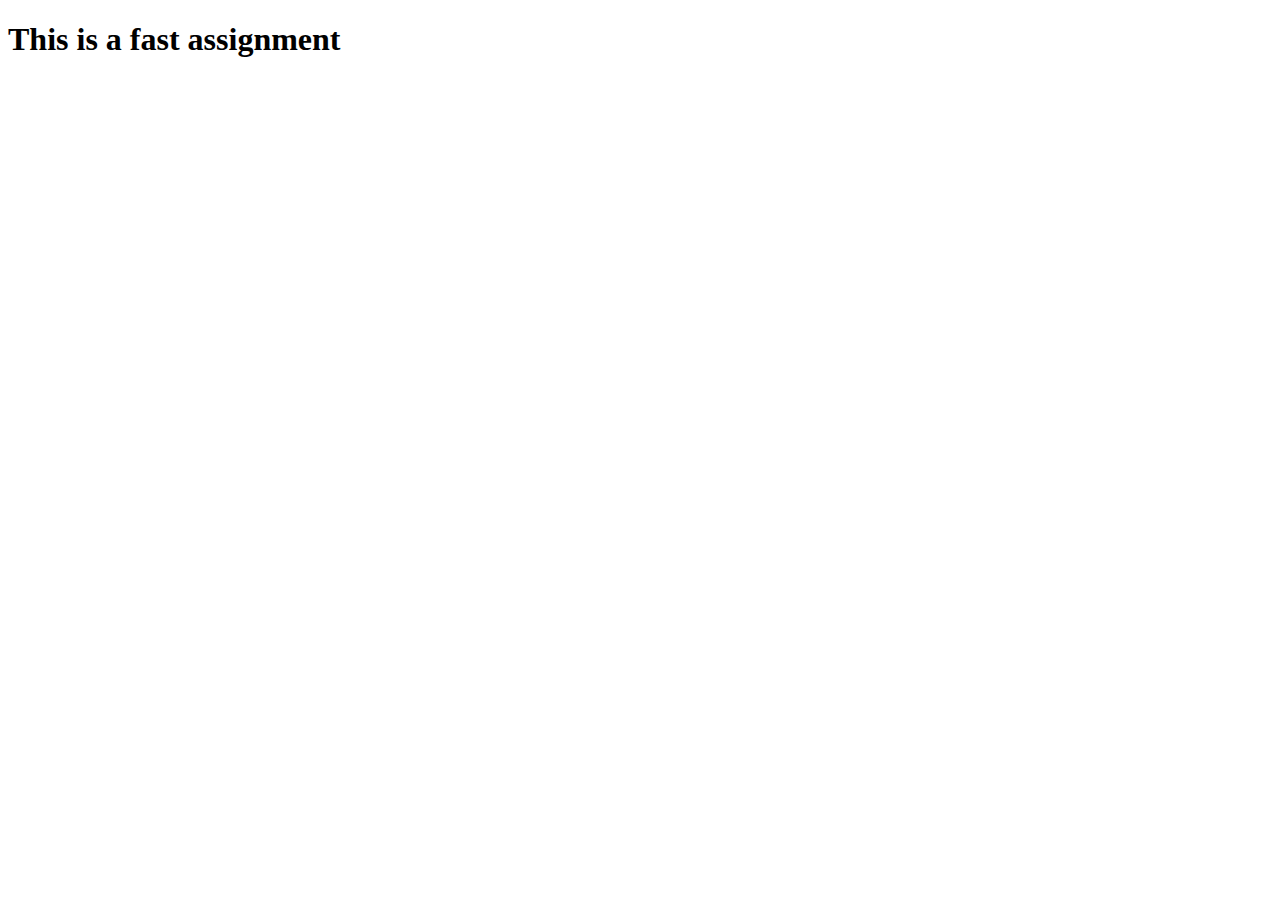
==== indext.html @ 0dfc2270 "first assignment" ====
<!DOCTYPE html>
<html lang="en">
<head>
    <meta charset="UTF-8">
    <meta name="viewport" content="width=device-width, initial-scale=1.0">
    <title>This is a fast assignment</title>
</head>
<body>
    <header>
        <h1>This is a fast assignment</h1>
    </header>
    <main></main>
    <footer></footer>
</body>
</html>
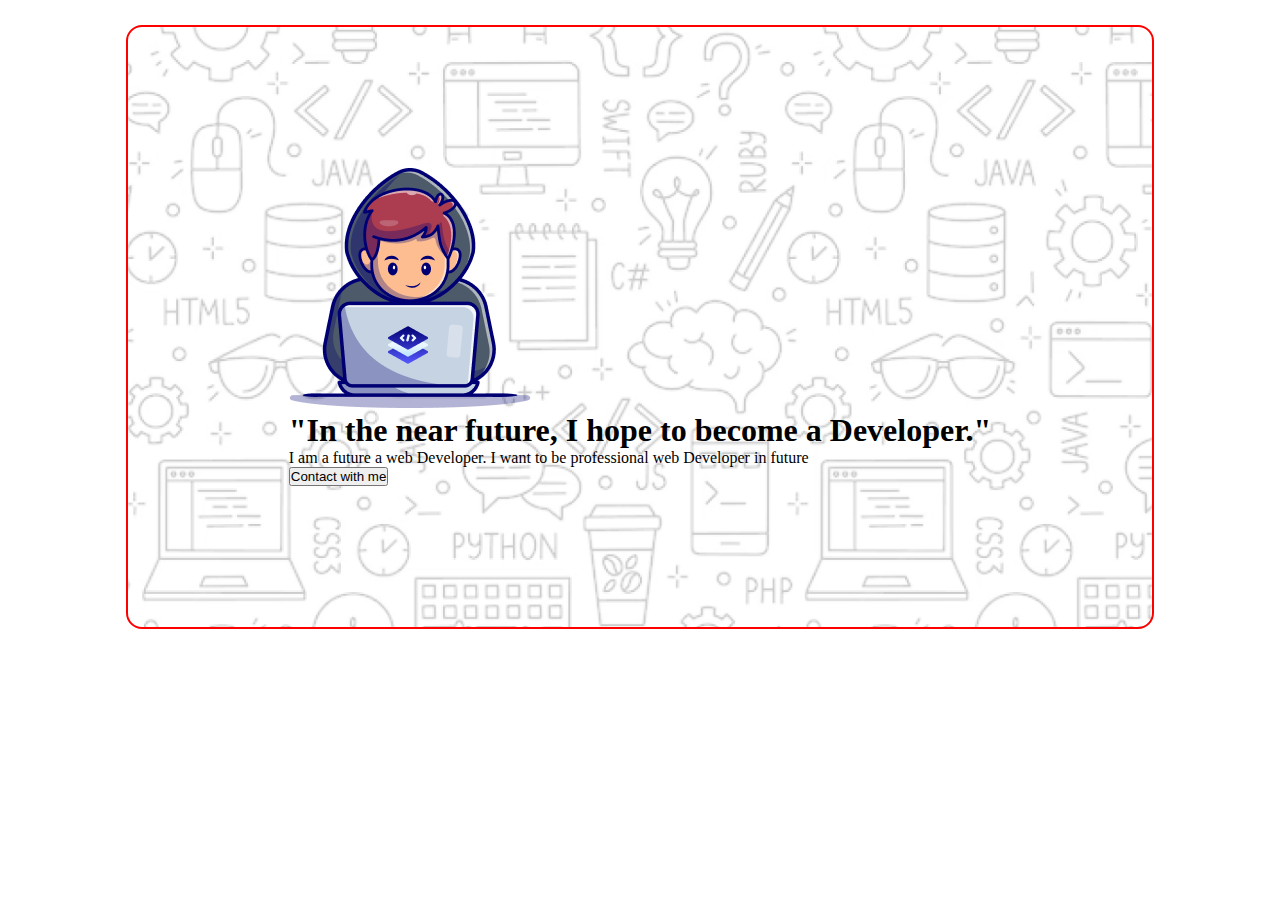
==== commit fa5147b1: "setup html file and add css assets file" ====
--- a/indext.html
+++ b/indext.html
@@ -4,10 +4,22 @@
     <meta charset="UTF-8">
     <meta name="viewport" content="width=device-width, initial-scale=1.0">
     <title>This is a fast assignment</title>
+    <link rel="stylesheet" href="/style/style.css">
 </head>
 <body>
     <header>
-        <h1>This is a fast assignment</h1>
+            <!-- banner section start -->
+            <section id="banner">
+                <div class="banner-content">
+                    <img src="assets/group.png" alt="banner-group image">
+                    <h1 class="title">"In the near future, I hope to become a Developer."</h1>
+                    <p class="description">I am a future a web Developer. I want to be professional web Developer in future </p>
+                    <div class="btn-contener">
+                        <button class="btn">Contact with me</button>
+                    </div>
+                </div>
+            </section>
+            <!-- banner section end -->
     </header>
     <main></main>
     <footer></footer>
--- a/style/style.css
+++ b/style/style.css
@@ -0,0 +1,19 @@
+@import url('https://fonts.googleapis.com/css2?family=Merriweather:ital,wght@0,300;0,400;0,700;0,900;1,300;1,400;1,700;1,900&display=swap');
+
+* {
+    margin: 0;
+    padding: 0; 
+}
+#banner{
+    background-image:url('../assets/hero-bg.png');
+    background-size: cover;
+    background-position: center;
+    display: flex;
+    justify-content: center;
+    align-items: center;
+    width: 80%;
+    height: 600px;
+    margin: 25px auto; 
+    border-radius: 16px;
+    border: 2px solid red;
+}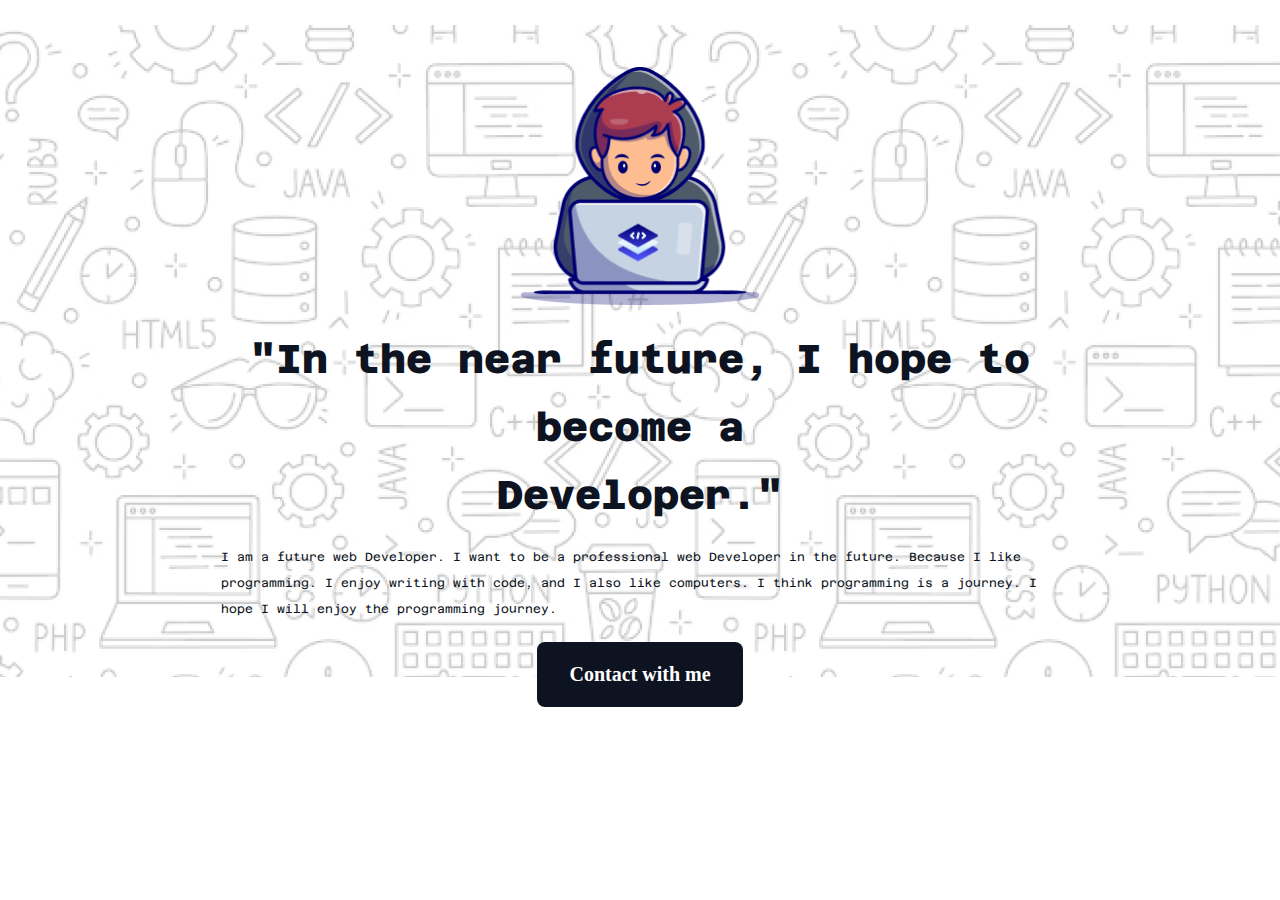
==== commit 10f432fd: "banner section complete" ====
--- a/indext.html
+++ b/indext.html
@@ -11,9 +11,9 @@
             <!-- banner section start -->
             <section id="banner">
                 <div class="banner-content">
-                    <img src="assets/group.png" alt="banner-group image">
-                    <h1 class="title">"In the near future, I hope to become a Developer."</h1>
-                    <p class="description">I am a future a web Developer. I want to be professional web Developer in future </p>
+                    <img class="banner-group-image" src="assets/group.png" alt="banner-group image">
+                    <h1 class="title">"In the near future, I hope to become a <br>Developer."</h1>
+                    <p class="description">I am a future web Developer. I want to be a professional web Developer in the future. Because I like programming. I enjoy writing with code, and I also like computers. I think programming is a journey. I hope I will enjoy the programming journey.</p>
                     <div class="btn-contener">
                         <button class="btn">Contact with me</button>
                     </div>
--- a/style/style.css
+++ b/style/style.css
@@ -1,19 +1,66 @@
-@import url('https://fonts.googleapis.com/css2?family=Merriweather:ital,wght@0,300;0,400;0,700;0,900;1,300;1,400;1,700;1,900&display=swap');
+@import url('https://fonts.googleapis.com/css2?family=Azeret+Mono:ital,wght@0,100..900;1,100..900&display=swap');
 
 * {
     margin: 0;
     padding: 0; 
 }
+/* banner style */
 #banner{
     background-image:url('../assets/hero-bg.png');
     background-size: cover;
     background-position: center;
+    width: 100%;
+    height: 652px;
+    margin: 25px auto; 
+    position: relative;
+}
+.banner-content{
+    position: absolute;
+    left: 221px;
+    right: 221px;
+    top: 157px;
+    bottom: 4507px;
     display: flex;
-    justify-content: center;
+    flex-direction: column;
+    justify-content: flex-start;
     align-items: center;
-    width: 80%;
-    height: 600px;
-    margin: 25px auto; 
-    border-radius: 16px;
-    border: 2px solid red;
-}+    padding: 0 auto;
+
+}
+.banner-content .banner-group-image{
+    width: 240.28px;
+    height: 240px;
+    margin-top: -115px;
+    padding-bottom: 20px;
+}
+.banner-content .title{
+    color: rgb(13, 19, 33);
+    font-family: Azeret Mono;
+    font-size: 40px;
+    font-weight: 800;
+    line-height: 68px;
+    text-align: center;
+    padding-bottom: 15px;
+}
+.banner-content .description{
+    color: rgb(13, 19, 33);
+    font-family: Azeret Mono;
+    font-size: 12px;
+    font-weight: 400;
+    line-height: 26px;
+    letter-spacing: 0%;
+    text-align: left; 
+    padding-bottom: 20px;
+}
+.btn{
+    padding: 21px 32px 21px 32px;
+    border-radius: 8px;
+    background: rgb(13, 19, 33);
+    color: rgb(255, 255, 255);
+    font-family: Inter;
+    font-size: 20px;
+    font-weight: 600;
+    line-height: 23px;
+    text-align: center;
+    border: none;
+}
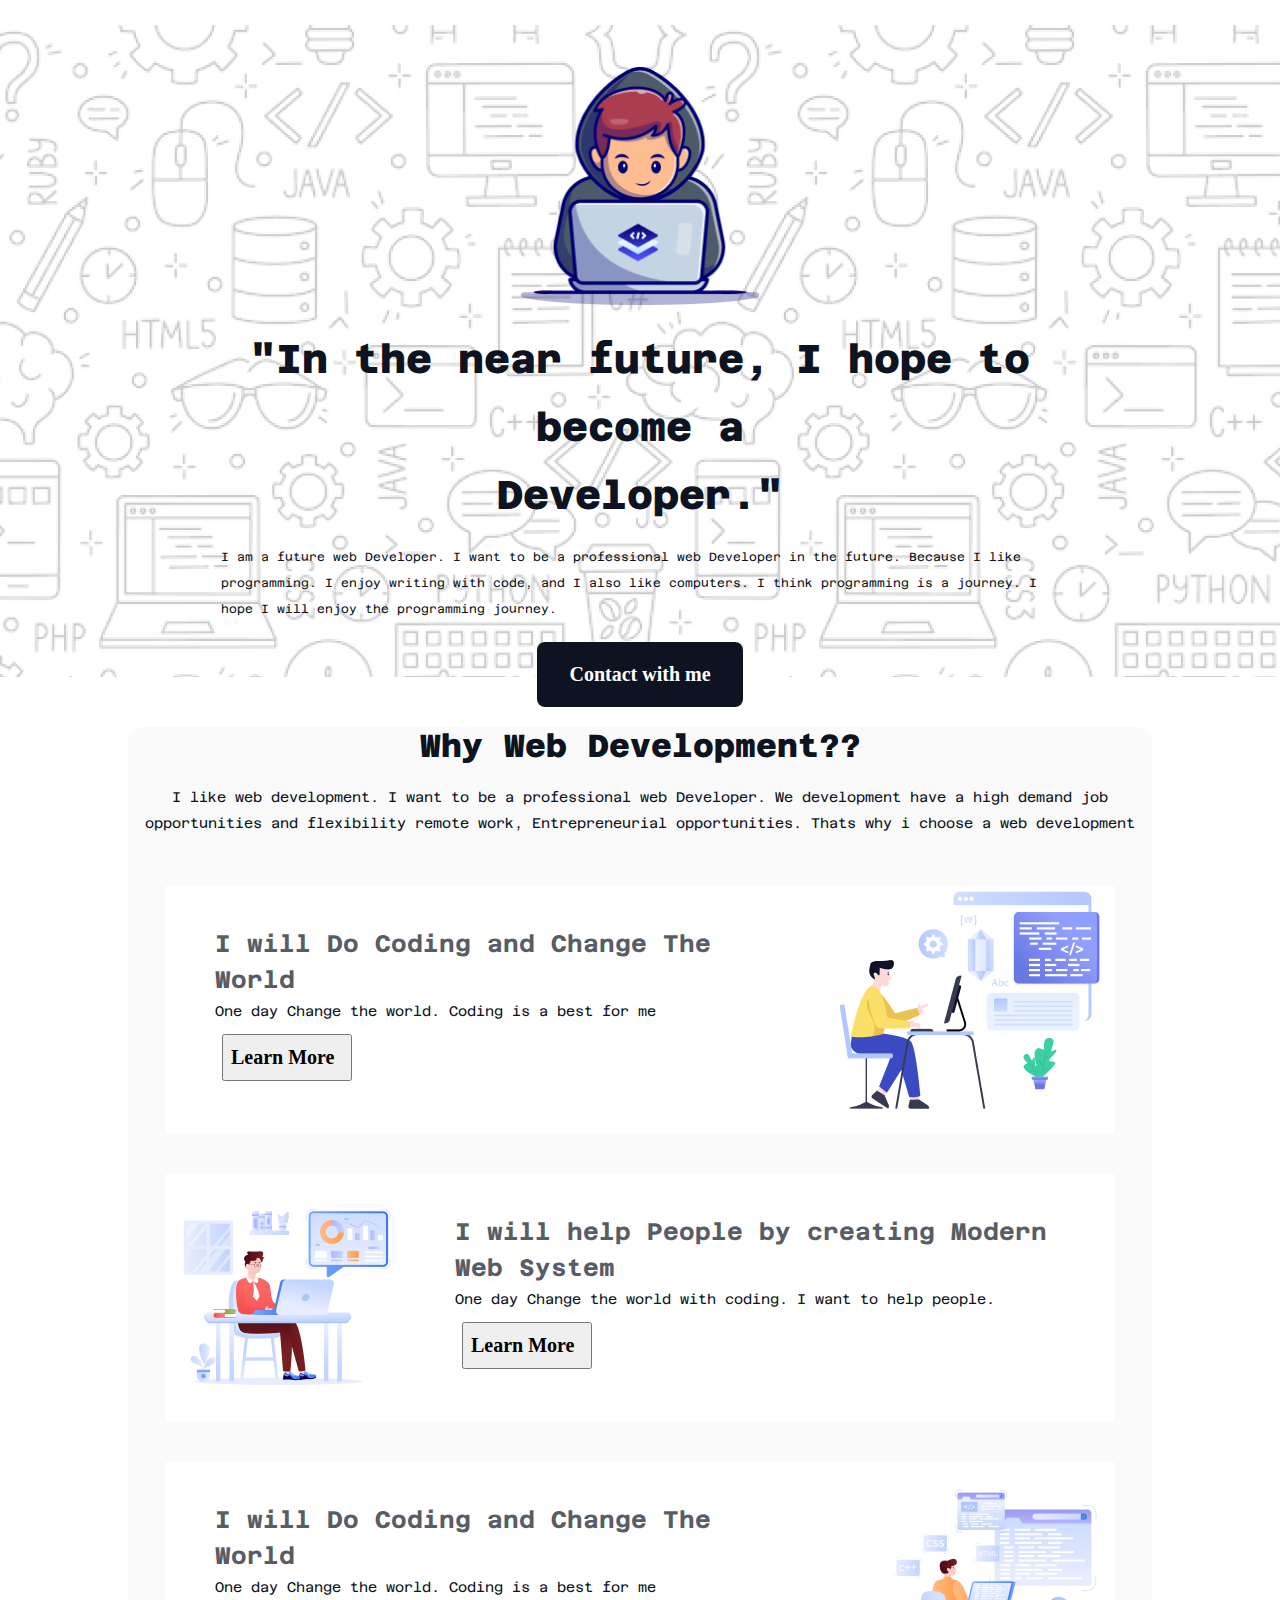
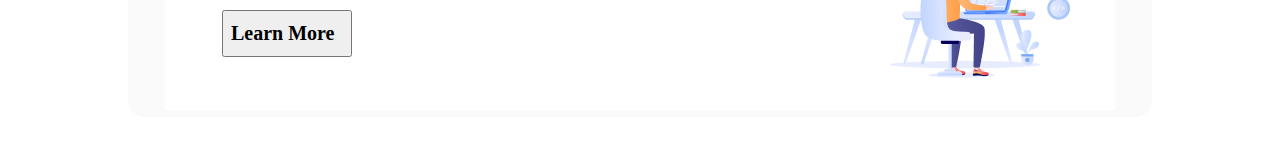
==== commit a21ee42a: "development section complete" ====
--- a/indext.html
+++ b/indext.html
@@ -21,7 +21,59 @@
             </section>
             <!-- banner section end -->
     </header>
-    <main></main>
+    <main>
+        <!-- development section start -->
+        <section id="development">
+            <div class="development-content">
+                <h1 class="title">Why Web Development??</h1>
+                <p class="description">I like web development. I want to be a professional web Developer.  We development have a high demand job opportunities and flexibility remote work, Entrepreneurial opportunities. Thats why i choose a web development</p>
+                </div> 
+                <section id="fream8">
+                    <div class="fream8-content">
+                        <h1 class="fream8-title">I will Do Coding and Change The <br> World</h1>
+                        <p class="fream8-description">One day Change the world. Coding is a best for me</p>
+                            <div class="fream8-btn">
+                                <button class="fream8-btn">Learn More</button>
+                            </div>
+                    </div>
+                        <div class="fream8-img">
+                            <img src="assets/layer_1.png" alt="">
+                        </div>
+                </section>
+
+                <section id="fream8">
+                        <div class="fream8-img">
+                            <img class="group3" src="assets/group 3.png" alt="">
+                        </div>
+                    <div class="fream8-content">
+                        <h1 class="fream8-title">I will help People by creating Modern <br> Web System</h1>
+                        <p class="fream8-description">One day Change the world with coding. I want to help  people. </p>
+                            <div class="fream8-btn">
+                                <button class="fream8-btn">Learn More</button>
+                            </div>
+                    </div>
+                </section>
+                
+                <section id="fream8">
+                    <div class="fream8-content">
+                        <h1 class="fream8-title">I will Do Coding and Change The <br> World</h1>
+                        <p class="fream8-description">One day Change the world. Coding is a best for me</p>
+                            <div class="fream8-btn">
+                                <button class="fream8-btn">Learn More</button>
+                            </div>
+                    </div>
+                        <div class="fream8-img">
+                            <img class="group4" src="assets/group 4.png" alt="">
+                        </div>
+                </section>
+                
+
+            </div>
+        </section>
+        <!-- development section end -->
+
+
+    </main>
     <footer></footer>
 </body>
 </html>--- a/style/style.css
+++ b/style/style.css
@@ -13,6 +13,7 @@
     height: 652px;
     margin: 25px auto; 
     position: relative;
+    margin-bottom: 50px;
 }
 .banner-content{
     position: absolute;
@@ -64,3 +65,94 @@
     text-align: center;
     border: none;
 }
+/* development style  */
+#development{
+    background: rgba(13, 19, 33, 0.02);
+    display: flex;
+    flex-direction: column;
+    justify-content: flex-start;
+    align-items: center;
+    width: 80%;
+    height: 990px;
+    margin: 25px auto; 
+    border-radius: 16px;
+   
+}
+.development-content{
+    margin-bottom:50px ;
+}
+.development-content .title{
+    color: rgb(13, 19, 33);
+    font-family: Azeret Mono;
+    font-size: 32px;
+    font-weight: 800;
+    line-height: 37px;
+    letter-spacing: 0%;
+    text-align: center;
+    margin-bottom: 20px;
+}
+.development-content .description{
+    color: rgb(13, 19, 33);
+    font-family: Azeret Mono;
+    font-size: 14px;
+    font-weight: 400;
+    line-height: 26px;
+    text-align: center;
+}
+/* fream8 style */
+#fream8{
+    background: white;
+    width: 946px;
+    height: 245px;
+    display: flex;
+    flex-direction: row;
+    justify-content: flex-start;
+    align-items: flex-start;
+    padding: 2px;
+    margin-bottom: 40px;
+    
+}
+.fream8-content{
+    position: static;
+    width: 850px;
+    height: 240px;
+    display: flex;
+    flex-direction: column;
+    justify-content: center;
+    align-items: start;
+    padding-left: 48px;
+}
+.fream8-content .fream8-title{
+    color: rgba(13, 19, 33, 0.7);
+    font-family: Azeret Mono;
+    font-size: 24px;
+    font-weight: 700;
+    line-height: 36px;
+    letter-spacing: 0%;
+    text-align: left;
+}
+.fream8-content .fream8-description{
+    color: rgb(13, 19, 33);
+    font-family: Azeret Mono;
+    font-size: 14px;
+    font-weight: 400;
+    line-height: 26px;
+    letter-spacing: 0%;
+    text-align: left;
+}
+.fream8-content .fream8-btn{
+    padding: 10px 15px 10px 7px;
+    font-family: Inter;
+    font-size: 20px;
+    font-weight: 600;
+    line-height: 23px;
+    text-align: center;
+}
+.fream8-content .group3{
+    width: 240px;
+    height: 240px;
+}
+.fream8-content .group4{
+    width: 240px;
+    height: 240px;
+}
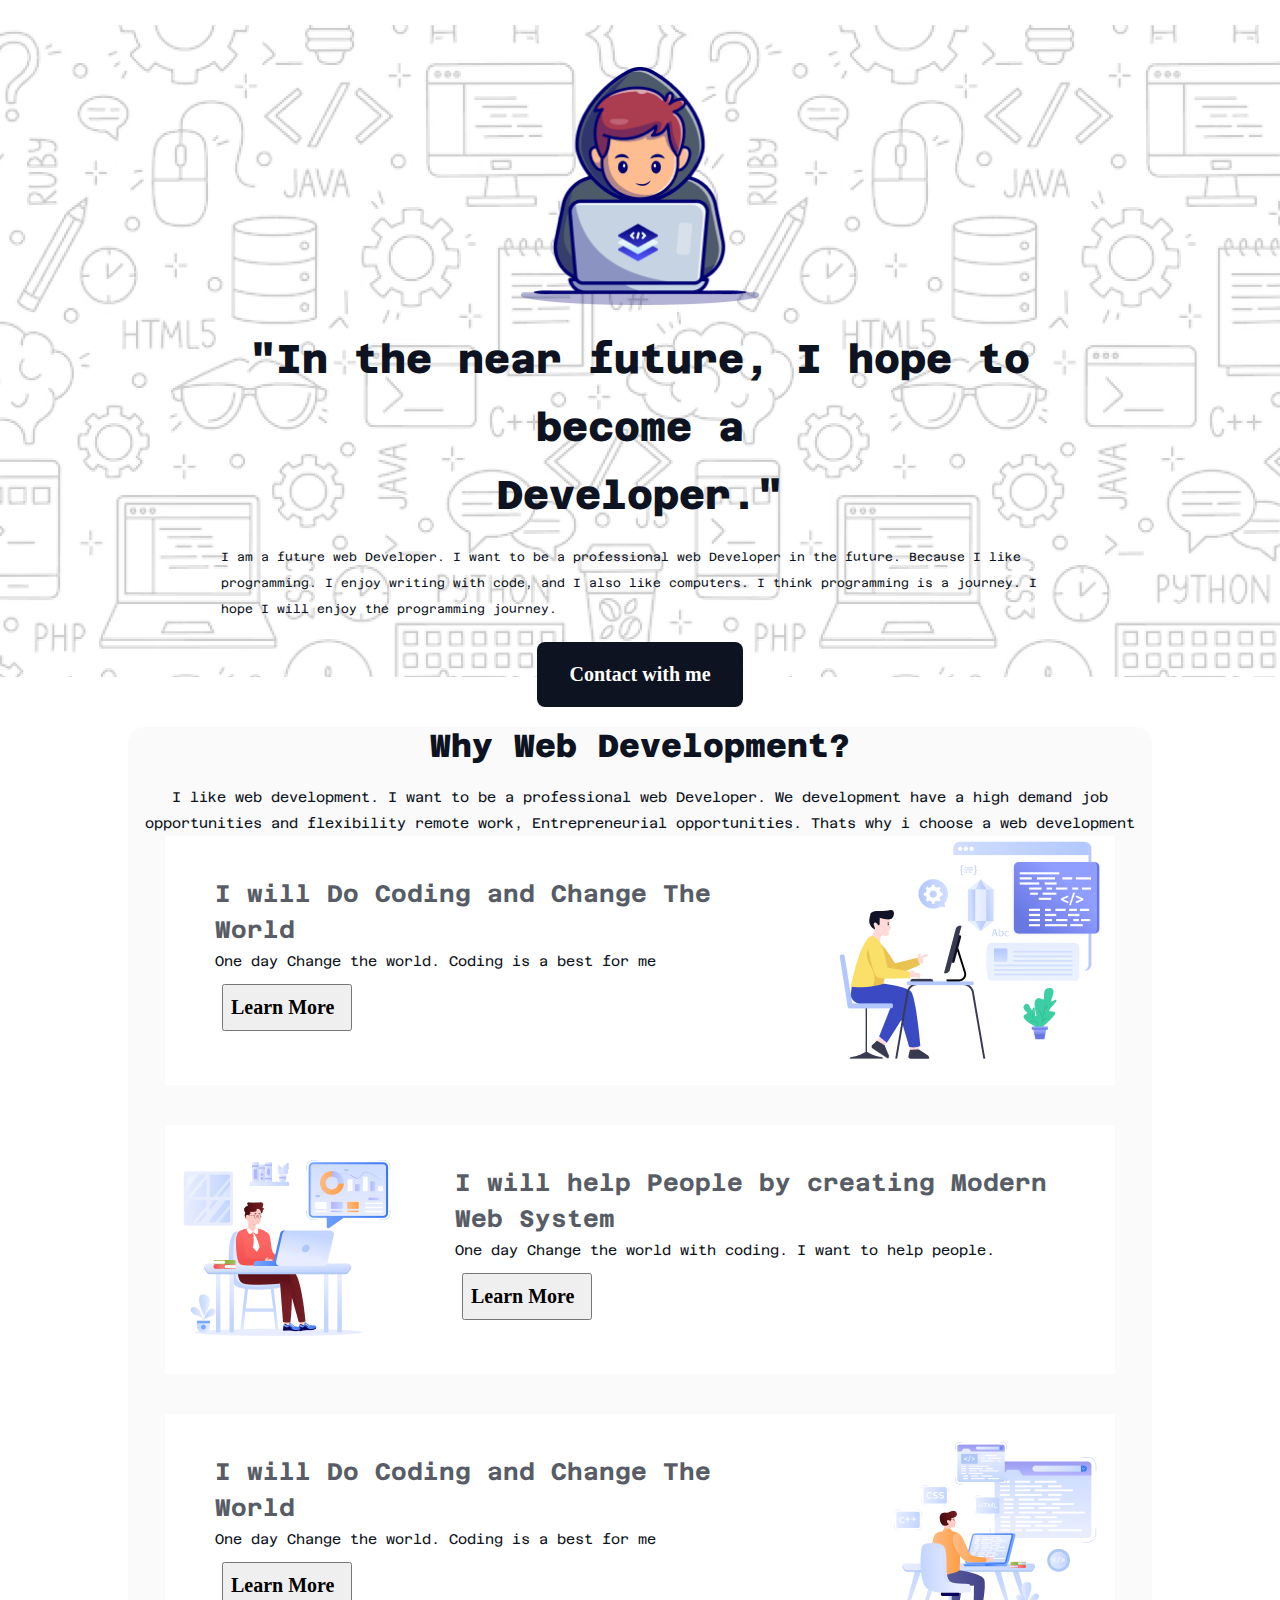
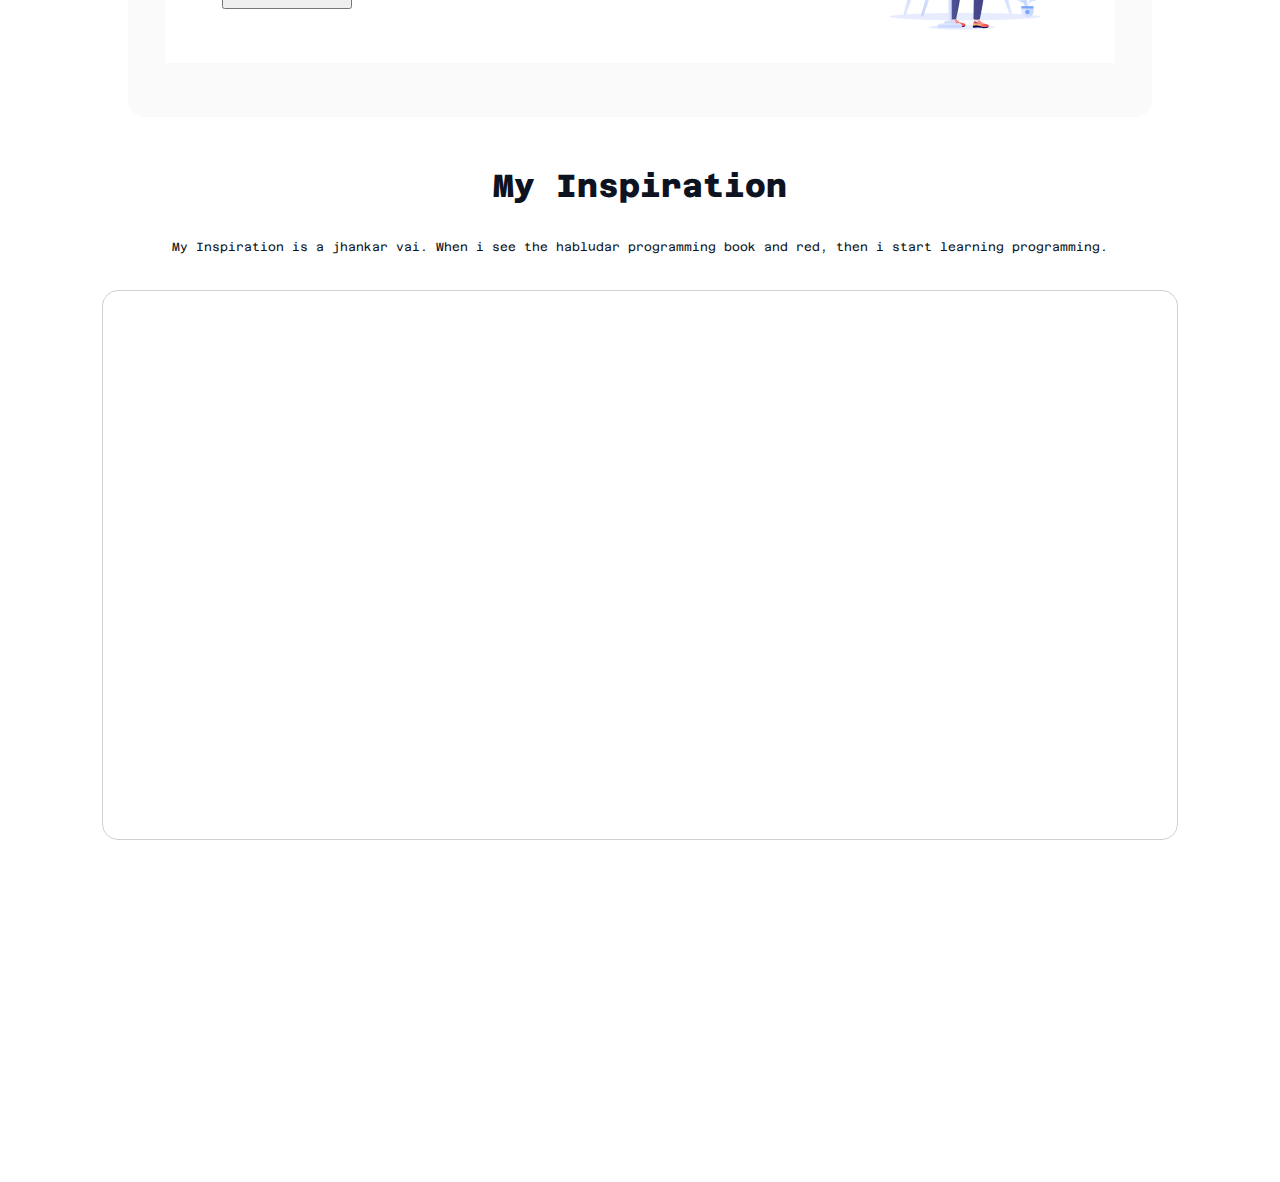
==== commit c424a96a: "development inspiration section" ====
--- a/indext.html
+++ b/indext.html
@@ -25,7 +25,7 @@
         <!-- development section start -->
         <section id="development">
             <div class="development-content">
-                <h1 class="title">Why Web Development??</h1>
+                <h1 class="title">Why Web Development?</h1>
                 <p class="description">I like web development. I want to be a professional web Developer.  We development have a high demand job opportunities and flexibility remote work, Entrepreneurial opportunities. Thats why i choose a web development</p>
                 </div> 
                 <section id="fream8">
@@ -53,7 +53,7 @@
                             </div>
                     </div>
                 </section>
-                
+     
                 <section id="fream8">
                     <div class="fream8-content">
                         <h1 class="fream8-title">I will Do Coding and Change The <br> World</h1>
@@ -66,12 +66,18 @@
                             <img class="group4" src="assets/group 4.png" alt="">
                         </div>
                 </section>
-                
-
             </div>
         </section>
         <!-- development section end -->
-
+        <!-- Inspiration section start -->
+        <section id="inspiration">
+            <div class="inspiration-content">
+                <h1 class="title">My Inspiration</h1>
+                <p class="description">My Inspiration is a jhankar vai. When i see the habludar programming book and red, then i start learning programming.</p>
+                </div> 
+                <iframe class="youtube-video" width="560" height="315" src="https://www.youtube.com/embed/QRIn4vA1zaw?si=LmFw3tHriS9Phy9K" title="YouTube video player" frameborder="0" allow="accelerometer; autoplay; clipboard-write; encrypted-media; gyroscope; picture-in-picture; web-share" referrerpolicy="strict-origin-when-cross-origin" allowfullscreen></iframe>
+        </section>
+        <!-- Inspiration section end -->
 
     </main>
     <footer></footer>
--- a/style/style.css
+++ b/style/style.css
@@ -76,10 +76,7 @@
     height: 990px;
     margin: 25px auto; 
     border-radius: 16px;
-   
-}
-.development-content{
-    margin-bottom:50px ;
+    margin-bottom:50px;
 }
 .development-content .title{
     color: rgb(13, 19, 33);
@@ -156,3 +153,44 @@
     width: 240px;
     height: 240px;
 }
+/* inspiration style */
+#inspiration{
+    display: flex;
+    flex-direction: column;
+    justify-content: flex-start;
+    align-items: center;
+    width: 80%;
+    height: 990px;
+    margin: 25px auto; 
+    border-radius: 16px;
+}
+.inspiration-content .title{
+    color: rgb(13, 19, 33);
+    font-family: Azeret Mono;
+    font-size: 32px;
+    font-weight: 800;
+    line-height: 37px;
+    letter-spacing: 0%;
+    text-align: center;
+    margin-bottom: 30px;
+
+}
+.inspiration-content .description{
+    color: rgb(13, 19, 33);
+    font-family: Azeret Mono;
+    font-size: 12px;
+    font-weight: 400;
+    line-height: 26px;
+    letter-spacing: 0%;
+    text-align: center;
+    margin-bottom: 30px;
+}
+.youtube-video{
+    box-sizing: border-box;
+    border: 1px solid rgba(13, 19, 33, 0.2);
+    border-radius: 16px;
+    width: 1076px;
+    height: 550px;
+}
+
+
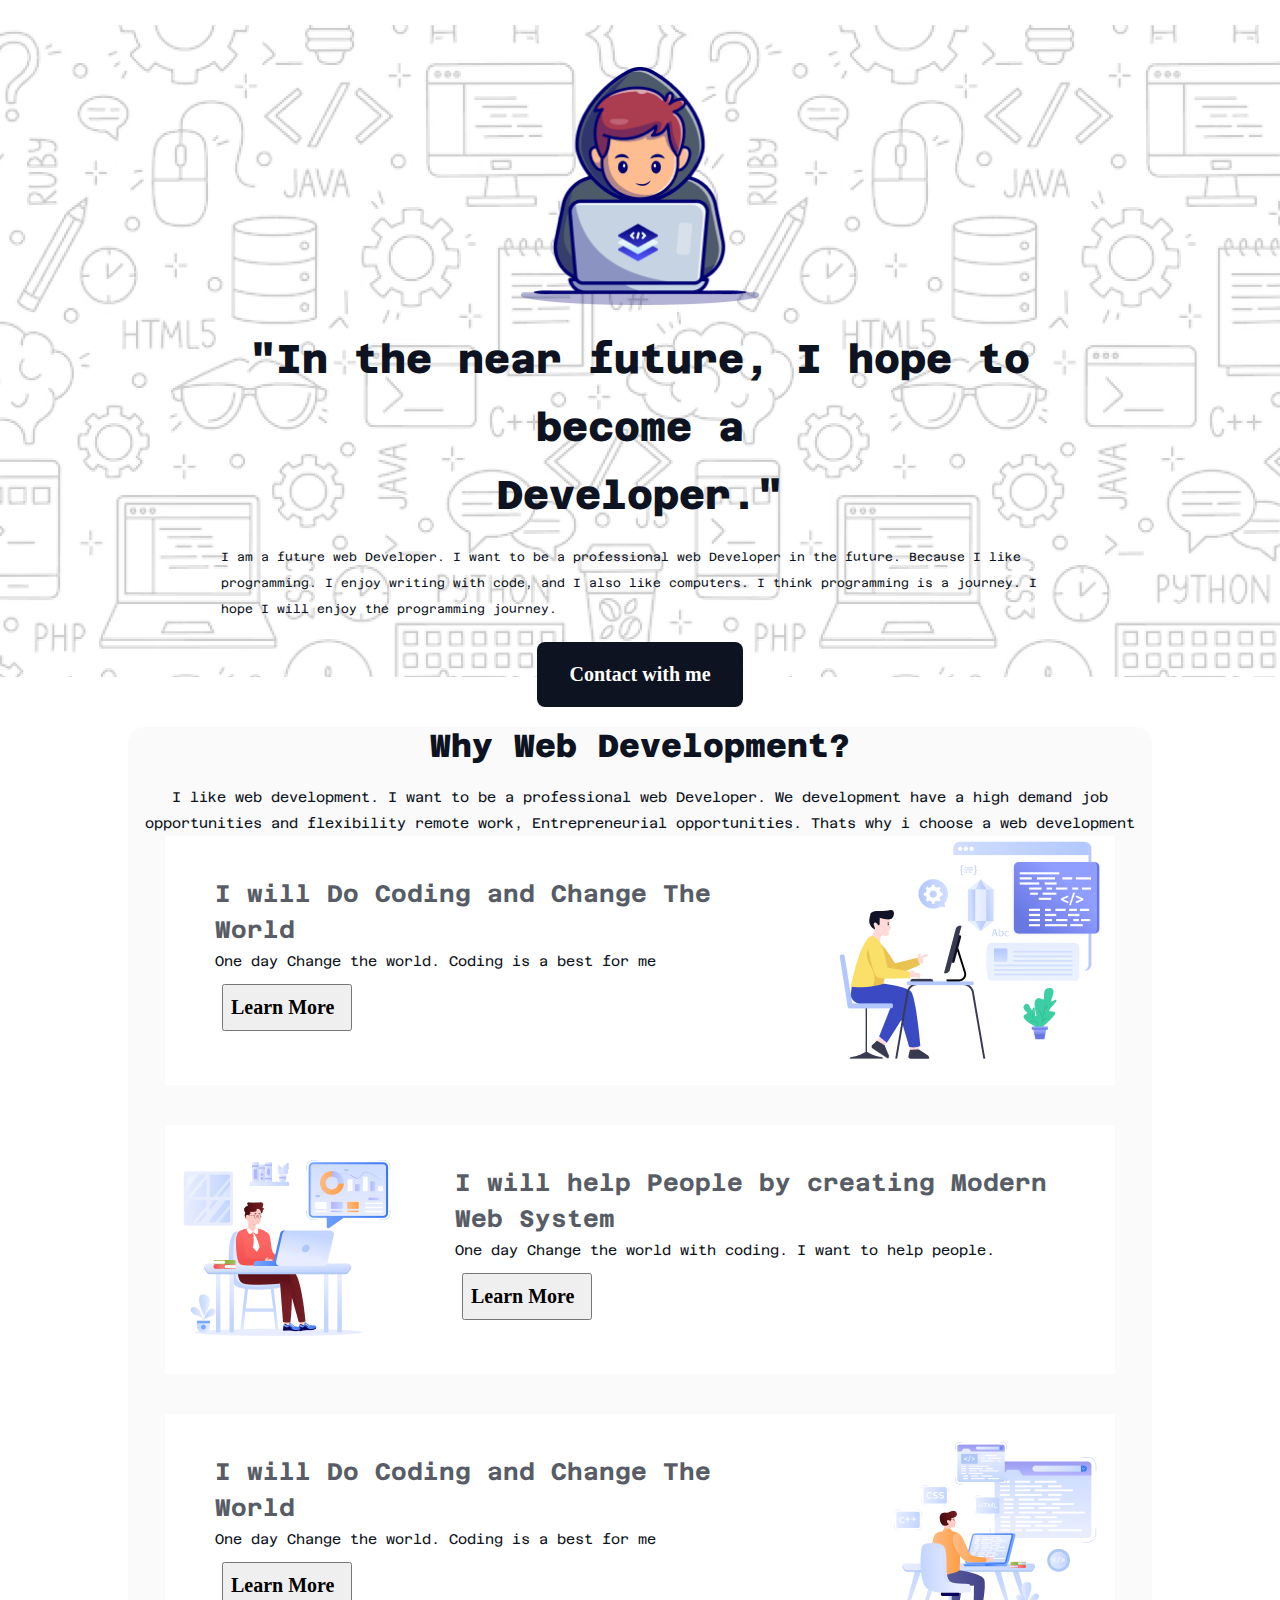
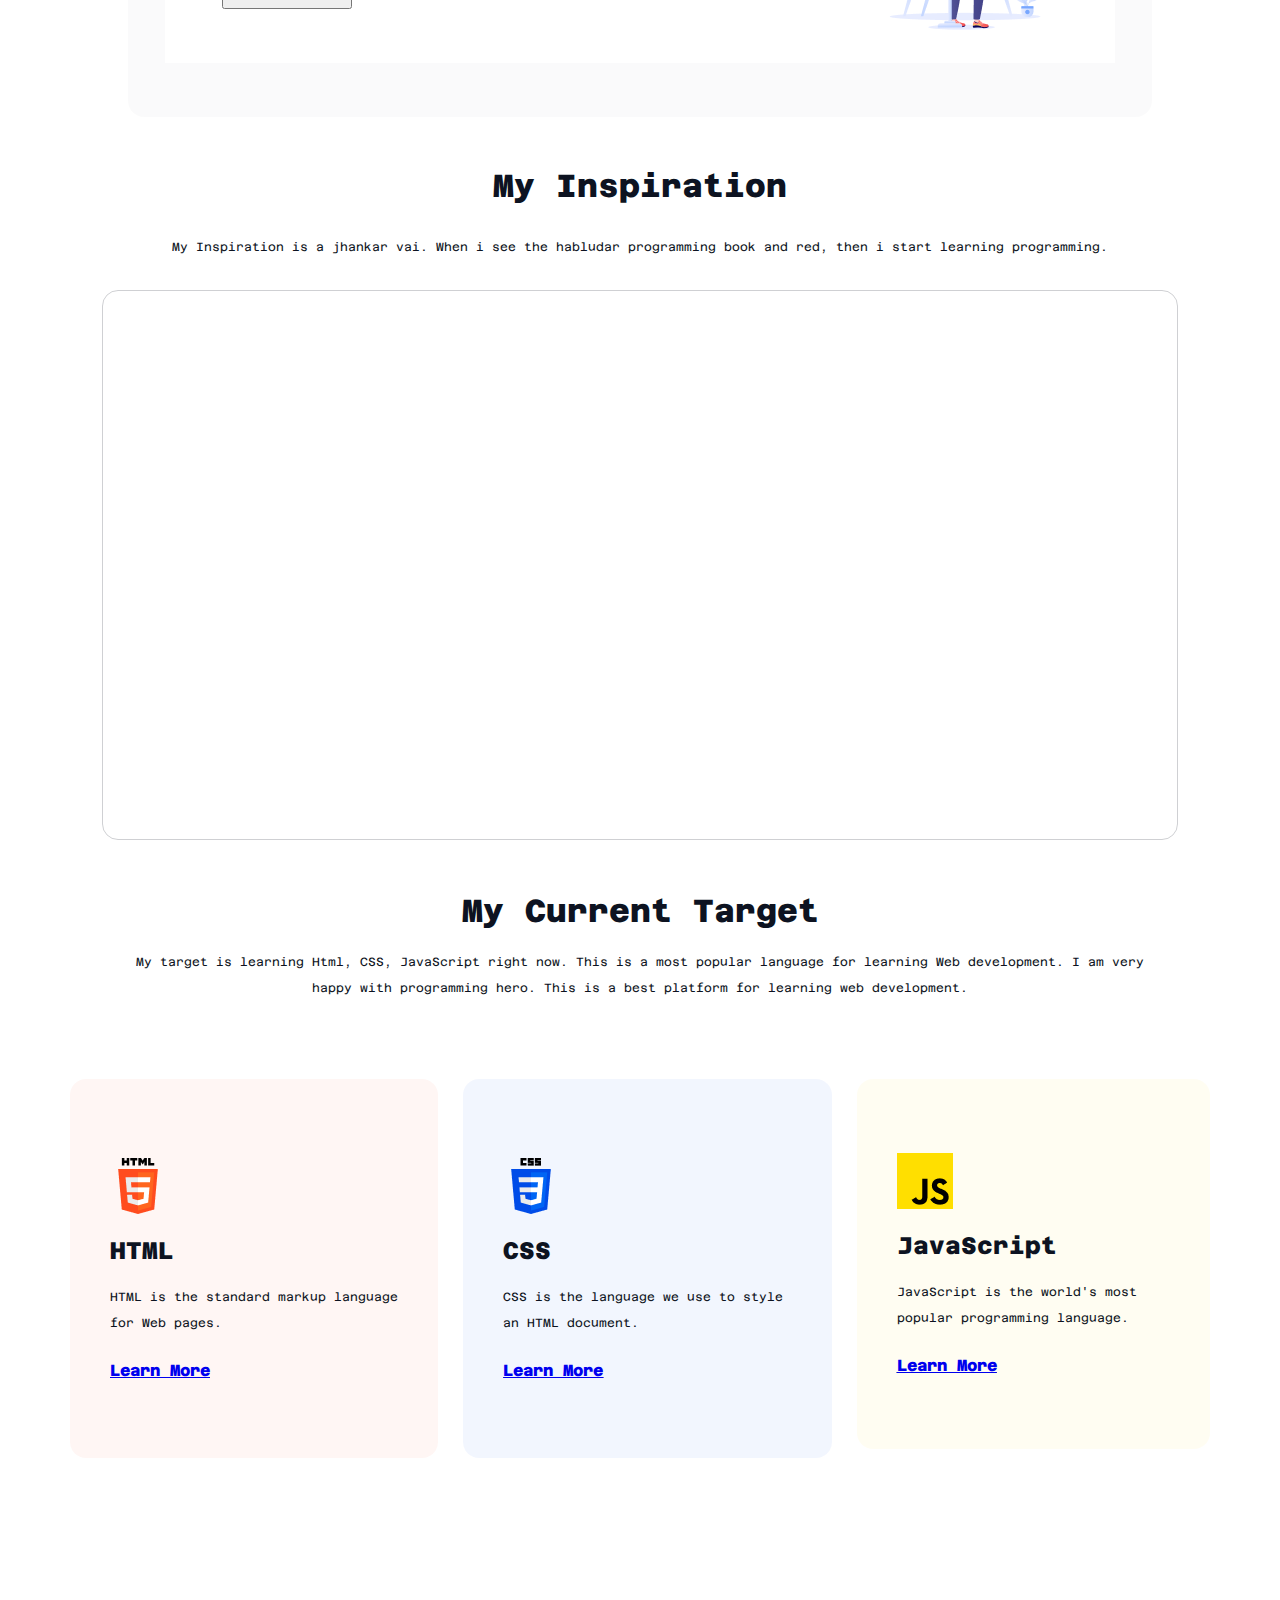
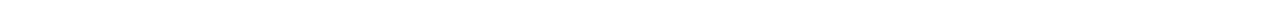
==== commit 455bd79d: "target section compelet" ====
--- a/indext.html
+++ b/indext.html
@@ -79,6 +79,40 @@
         </section>
         <!-- Inspiration section end -->
 
+        <!-- Target section start -->
+            <section id="target">
+                <div class="target-content">
+                    <h1 class="title">My Current Target</h1>
+                    <p class="description">My target is learning Html, CSS, JavaScript right now. This is a most popular language for learning Web development. I am very happy with programming hero. This is a best platform for learning web development.</p>
+                </div>
+                <section id="html">
+                    <div class="html-content">
+                        <div class="html-img">
+                            <img class="group3" src="assets/html.png" alt="">
+                        </div>
+                        <h1 class="title">HTML</h1>
+                        <p class="description">HTML is the standard markup language for Web pages.</p>
+                        <h4 class="html-title4"><a href="#">Learn More</a></h4>
+                    </div>
+                    <div class="css-content">
+                            <div class="html-img">
+                            <img class="group3" src="assets/css.png" alt="">
+                        </div>
+                        <h1 class="title">CSS</h1>
+                        <p class="description">CSS is the language we use to style an HTML document.</p>
+                        <h4 class="html-title4"><a href="#">Learn More</a></h4>
+                    </div>
+                    <div class="js-content">
+                            <div class="html-img">
+                            <img class="group3" src="assets/js.png" alt="">
+                        </div>
+                        <h1 class="title">JavaScript</h1>
+                        <p class="description">JavaScript is the world's most popular programming language.</p>
+                        <h4 class="html-title4"><a href="#">Learn More</a></h4>
+                    </div>
+                </section>
+            </section>
+        <!-- Target section end -->
     </main>
     <footer></footer>
 </body>
--- a/style/style.css
+++ b/style/style.css
@@ -160,9 +160,10 @@
     justify-content: flex-start;
     align-items: center;
     width: 80%;
-    height: 990px;
+    height: 700px;
     margin: 25px auto; 
     border-radius: 16px;
+    margin-bottom: 10px;
 }
 .inspiration-content .title{
     color: rgb(13, 19, 33);
@@ -192,5 +193,158 @@
     width: 1076px;
     height: 550px;
 }
-
-
+/* target style */
+#target{
+    display: flex;
+    flex-direction: column;
+    justify-content: flex-start;
+    align-items: center;
+    width: 80%;
+    height: 700px;
+    margin: 25px auto; 
+    border-radius: 16px;
+    margin-bottom: 10px;  
+}
+.target-content .title{
+    color: rgb(13, 19, 33);
+    font-family: Azeret Mono;
+    font-size: 32px;
+    font-weight: 800;
+    line-height: 37px;
+    text-align: center;
+    margin-bottom: 20px;
+}
+.target-content .description{
+    color: rgb(13, 19, 33);
+    font-family: Azeret Mono;
+    font-size: 12px;
+    font-weight: 400;
+    line-height: 26px;
+    letter-spacing: 0%;
+    text-align: center;
+    margin-bottom: 30px;
+}
+#html{
+    width: 1140px;
+    height: 299px;
+    display: flex;
+    flex-direction: row;
+    justify-content: center;
+    align-items: flex-start;
+    margin: 48px 0px;
+
+}
+.html-content{
+    border-radius: 16px;
+    background: rgba(255, 76, 30, 0.05);
+    display: flex;
+    flex-direction: column;
+    justify-content: center;
+    align-items: flex-start;
+    padding: 40px;
+    width: 364px;
+    height: 299px;
+    margin-right: 25px;
+}
+.html-img{
+    margin-bottom: 15px;
+}
+.html-content .title{
+    color: rgb(13, 19, 33);
+    font-family: Azeret Mono;
+    font-size: 24px;
+    font-weight: 800;
+    line-height: 36px;
+    letter-spacing: 0%;
+    text-align: left;
+    margin-bottom: 15px;
+}
+.html-content .description{
+    color: rgb(13, 19, 33);
+    font-family: Azeret Mono;
+    font-size: 12px;
+    font-weight: 400;
+    line-height: 26px;
+    letter-spacing: 0%;
+    text-align: left;
+    margin-bottom: 25px;
+}
+.html-title4{
+    color: rgb(13, 19, 33);
+    font-family: Azeret Mono;
+    font-size: 16px;
+    font-weight: 800;
+    line-height: 19px;
+    letter-spacing: 0%;
+    text-align: left;
+    text-decoration-line: underline;
+}
+.css-content{
+    border-radius: 16px;
+    background: rgba(0, 76, 232, 0.05);
+    display: flex;
+    justify-content: center;
+    flex-direction: column;
+    align-items: flex-start;
+    padding: 40px;
+    width: 364px;
+    height: 299px;
+    margin-right: 25px;
+
+}
+.css-content .title{
+    color: rgb(13, 19, 33);
+    font-family: Azeret Mono;
+    font-size: 24px;
+    font-weight: 800;
+    line-height: 36px;
+    letter-spacing: 0%;
+    text-align: left;
+    margin-bottom: 15px;
+}
+.css-content .description{
+    color: rgb(13, 19, 33);
+    font-family: Azeret Mono;
+    font-size: 12px;
+    font-weight: 400;
+    line-height: 26px;
+    letter-spacing: 0%;
+    text-align: left;
+    margin-bottom: 25px;
+}
+.js-content{
+    border-radius: 16px;
+    background: rgba(255, 223, 0, 0.05);
+    display: flex;
+    justify-content: center;
+    flex-direction: column;
+    align-items: flex-start;
+    padding: 40px;
+    width: 345px;
+    height: 290px;
+    
+}
+.js-content .title{
+    color: rgb(13, 19, 33);
+    font-family: Azeret Mono;
+    font-size: 24px;
+    font-weight: 800;
+    line-height: 36px;
+    letter-spacing: 0%;
+    text-align: left;
+    margin-bottom: 15px;
+}
+.js-content .description{
+    color: rgb(13, 19, 33);
+    font-family: Azeret Mono;
+    font-size: 12px;
+    font-weight: 400;
+    line-height: 26px;
+    letter-spacing: 0%;
+    text-align: left;
+    margin-bottom: 25px;
+}
+
+
+
+
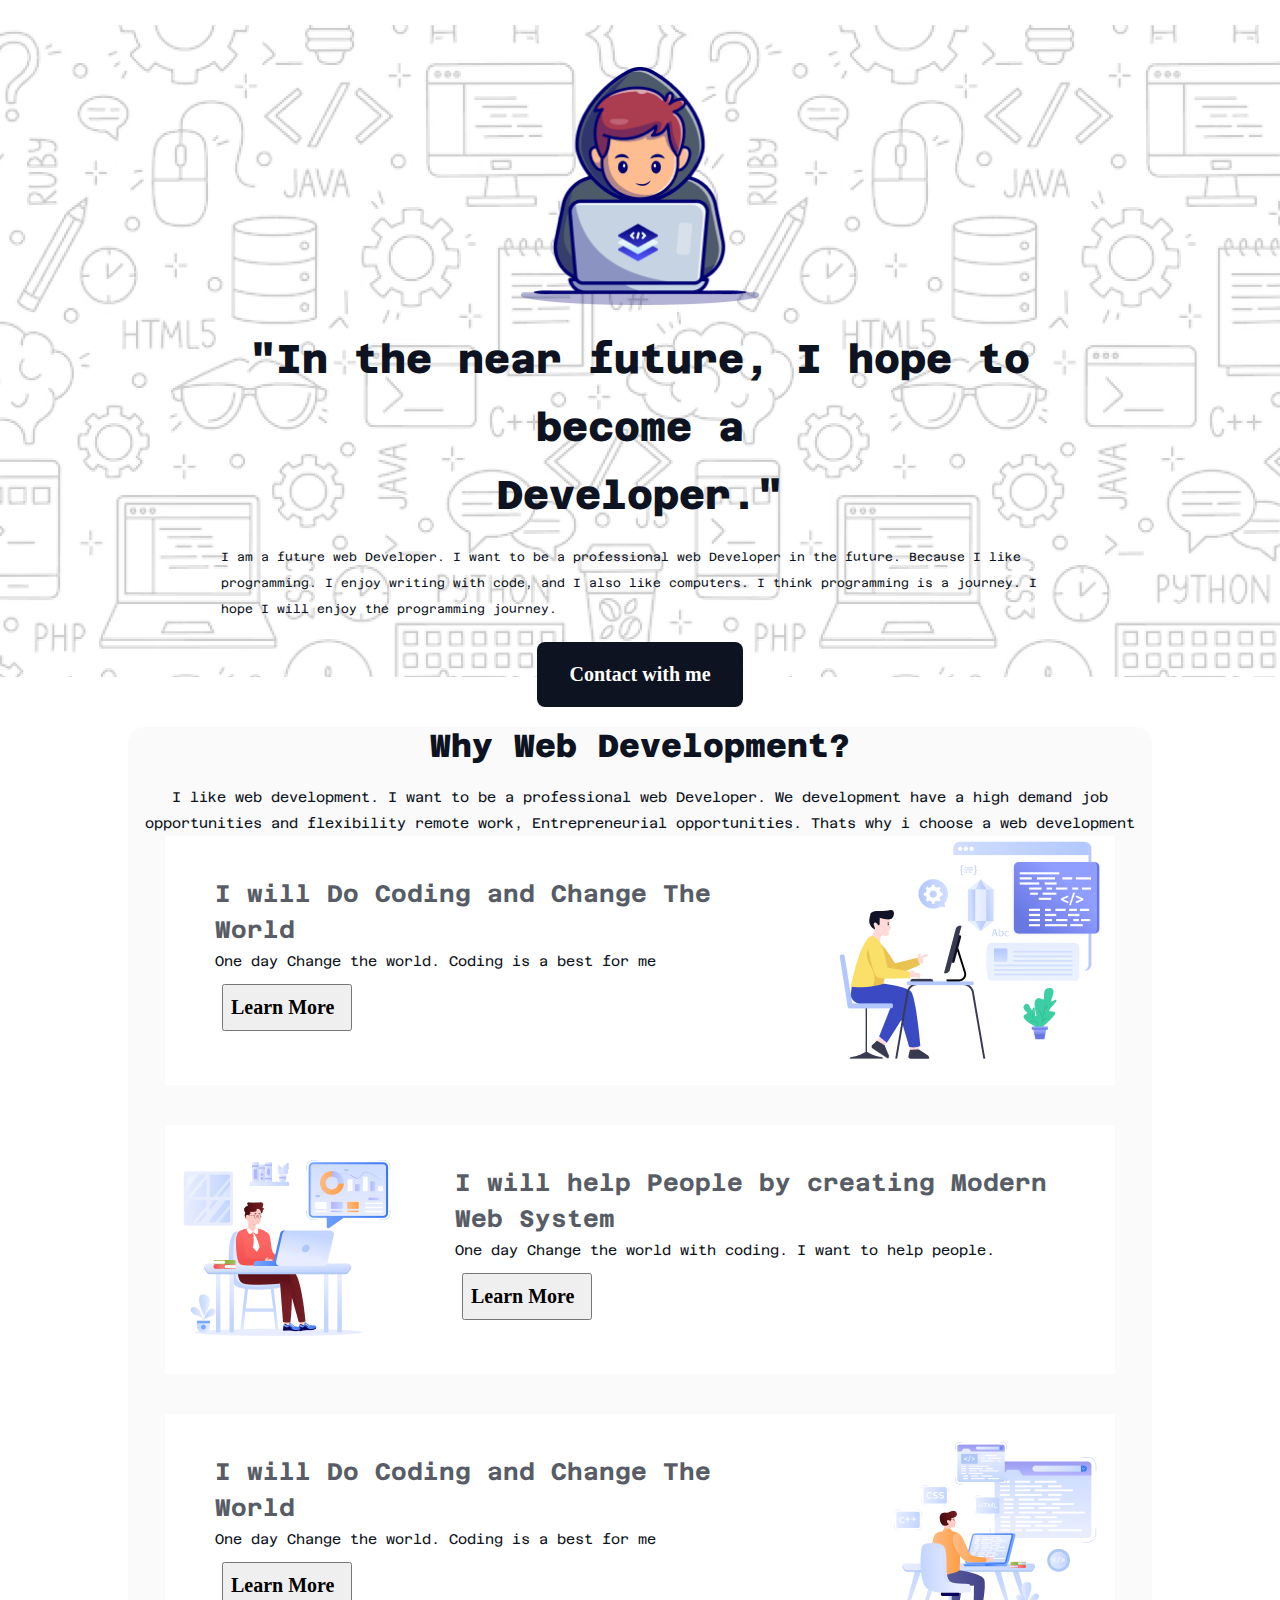
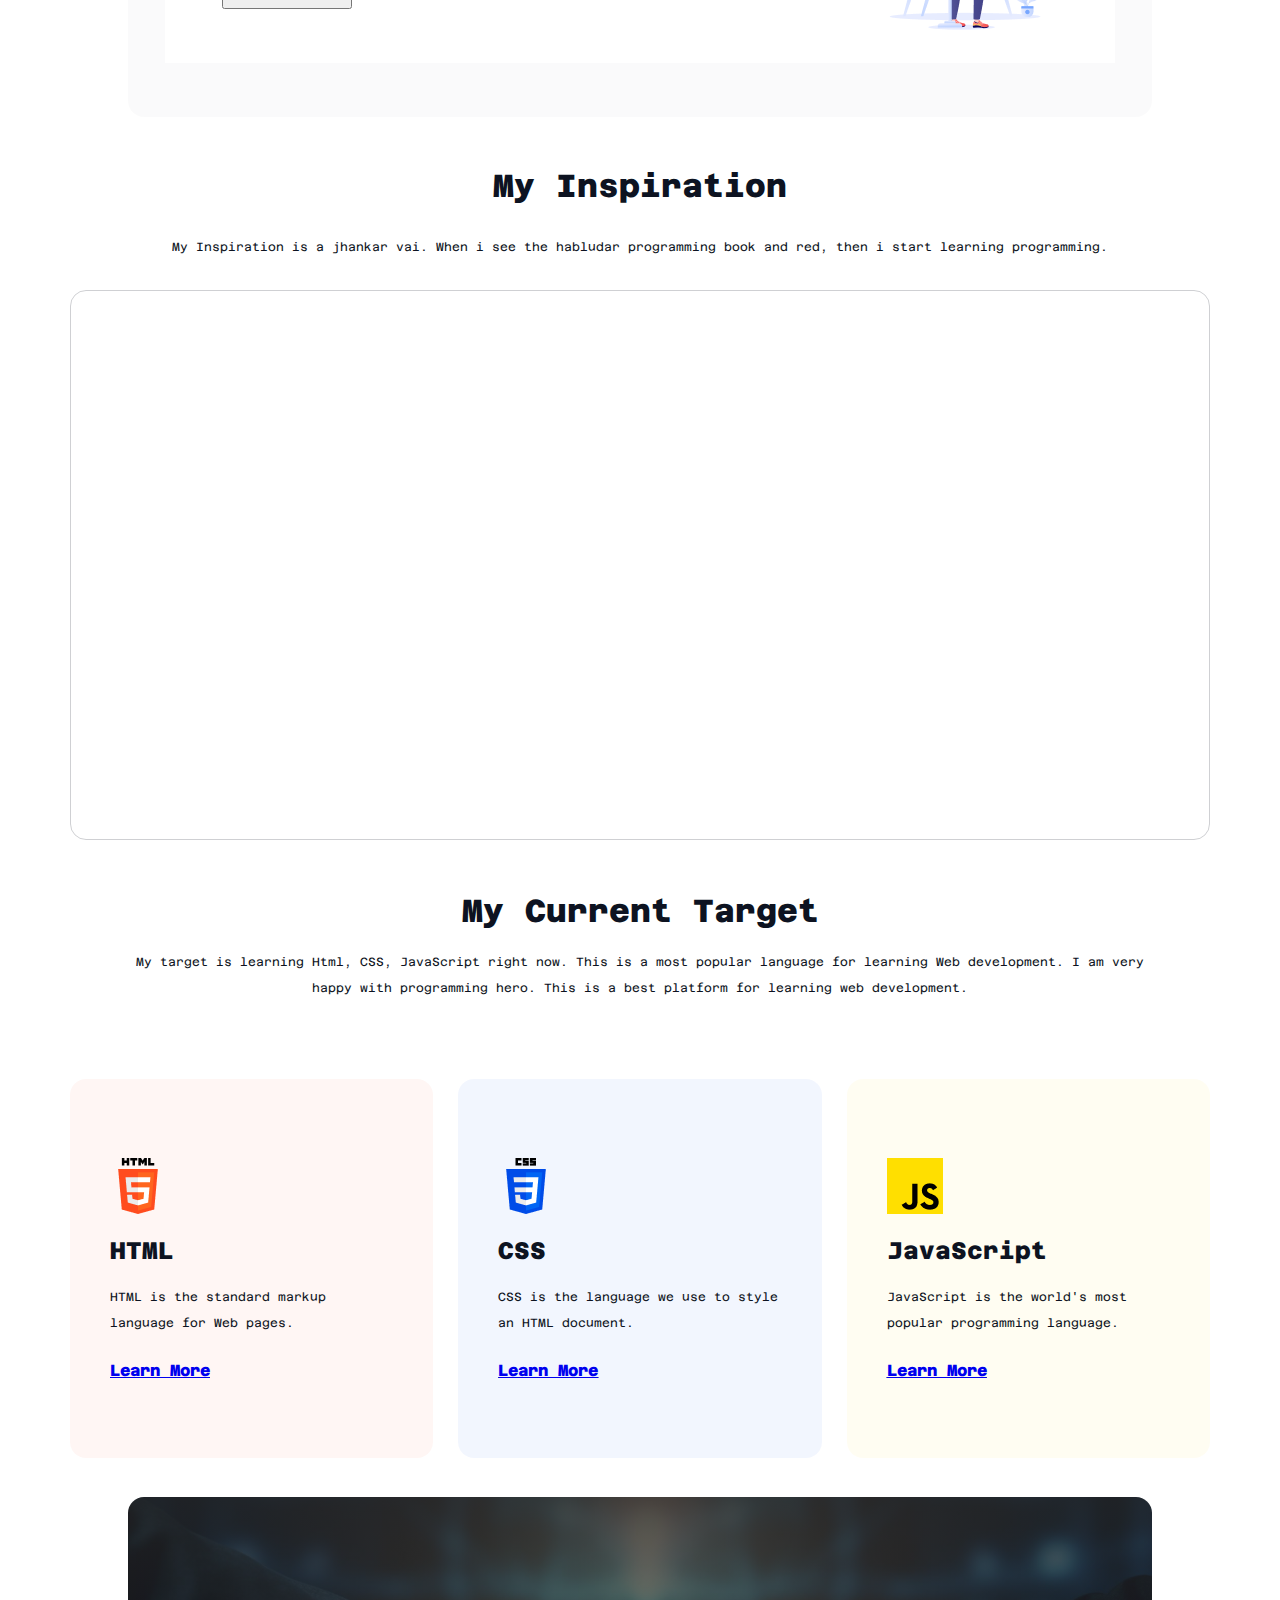
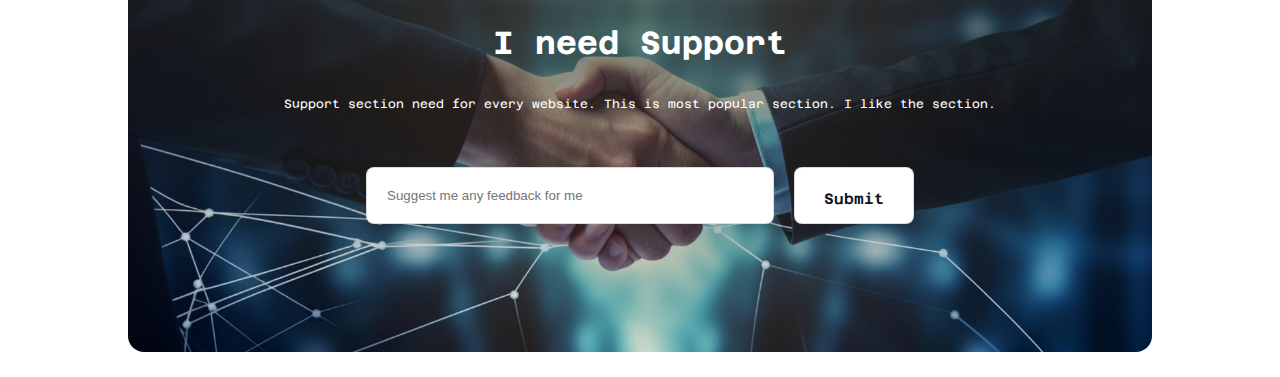
==== commit bcf9623f: "suppor section complete" ====
--- a/indext.html
+++ b/indext.html
@@ -113,6 +113,21 @@
                 </section>
             </section>
         <!-- Target section end -->
+         <!-- support section start -->
+          <section id="support">
+            <div class="support-content">
+                <h1 class="title"> I need Support</h1>
+                <p class="description">Support section need for every website. This is most popular section. I like the section.</p>
+            </div>
+            <div class="form-container">
+                <input class="input-form" type="text" placeholder="Suggest me any feedback for me" name="feedback" id="">
+                <div class="form-btn">
+                    <input class="input-submit-button" type="submit" value="Submit">
+                </div>
+            </div>
+
+          </section>
+         <!-- support section end -->
     </main>
     <footer></footer>
 </body>
--- a/style/style.css
+++ b/style/style.css
@@ -190,7 +190,7 @@
     box-sizing: border-box;
     border: 1px solid rgba(13, 19, 33, 0.2);
     border-radius: 16px;
-    width: 1076px;
+    width: 1140px;
     height: 550px;
 }
 /* target style */
@@ -200,7 +200,7 @@
     justify-content: flex-start;
     align-items: center;
     width: 80%;
-    height: 700px;
+    height: 580px;
     margin: 25px auto; 
     border-radius: 16px;
     margin-bottom: 10px;  
@@ -320,8 +320,8 @@
     flex-direction: column;
     align-items: flex-start;
     padding: 40px;
-    width: 345px;
-    height: 290px;
+    width: 364px;
+    height: 299px;
     
 }
 .js-content .title{
@@ -344,7 +344,81 @@
     text-align: left;
     margin-bottom: 25px;
 }
-
-
-
-
+/* support style */
+#support{
+    border-radius: 16px;
+    background-image:linear-gradient(180.00deg, rgb(37, 37, 37) -19.5%,rgba(16, 16, 16, 0) 100%),url("../assets/handshake.jpg");
+    background-size: cover;
+    background-position: center;
+    width: 80%;
+    height: 455px;
+    margin: 25px auto; 
+    background-repeat: no-repeat;
+    display: flex;
+    justify-content: center;
+    align-items: center;
+    flex-direction: column;
+}
+.support-content .title{
+    color: rgb(255, 255, 255);
+    font-family: Azeret Mono;
+    font-size: 32px;
+    font-weight: 700;
+    line-height: 36px;
+    letter-spacing: 0%;
+    text-align: center;  
+    margin-bottom: 30px;
+}
+.support-content .description{
+    color: rgb(255, 255, 255);
+    font-family: Azeret Mono;
+    font-size: 12px;
+    font-weight: 400;
+    line-height: 26px;
+    letter-spacing: 0%;
+    text-align: center;
+    margin-bottom: 50px;
+}
+.form-container{
+    position: static;
+    width: 548px;
+    height: 57px;
+    display: flex;
+    flex-direction: row;
+    justify-content: center;
+    align-items: center;
+}
+.form-container .input-form{
+    box-sizing: border-box;
+    border: 1px solid rgba(13, 19, 33, 0.15);
+    border-radius: 8px;
+    background: rgb(255, 255, 255);  
+    width: 548px;
+    height: 57px;
+    padding: 19px 20px 19px 20px;
+    margin-right: 20px;
+}
+
+.input-submit-button{
+    box-sizing: border-box;
+    border: 1px solid rgba(13, 19, 33, 0.15);
+    border-radius: 8px;
+    background: rgb(255, 255, 255);  
+    align-items: center;
+    padding: 19px 20px 19px 20px;
+    width: 120px;
+    height: 57px;
+}
+.input-submit-button{
+    color: rgb(13, 19, 33);
+    font-family: Azeret Mono;
+    font-size: 15px;
+    font-weight: 600;
+    line-height: 23px;
+    letter-spacing: 0%;
+    text-align: center;
+}
+
+
+
+
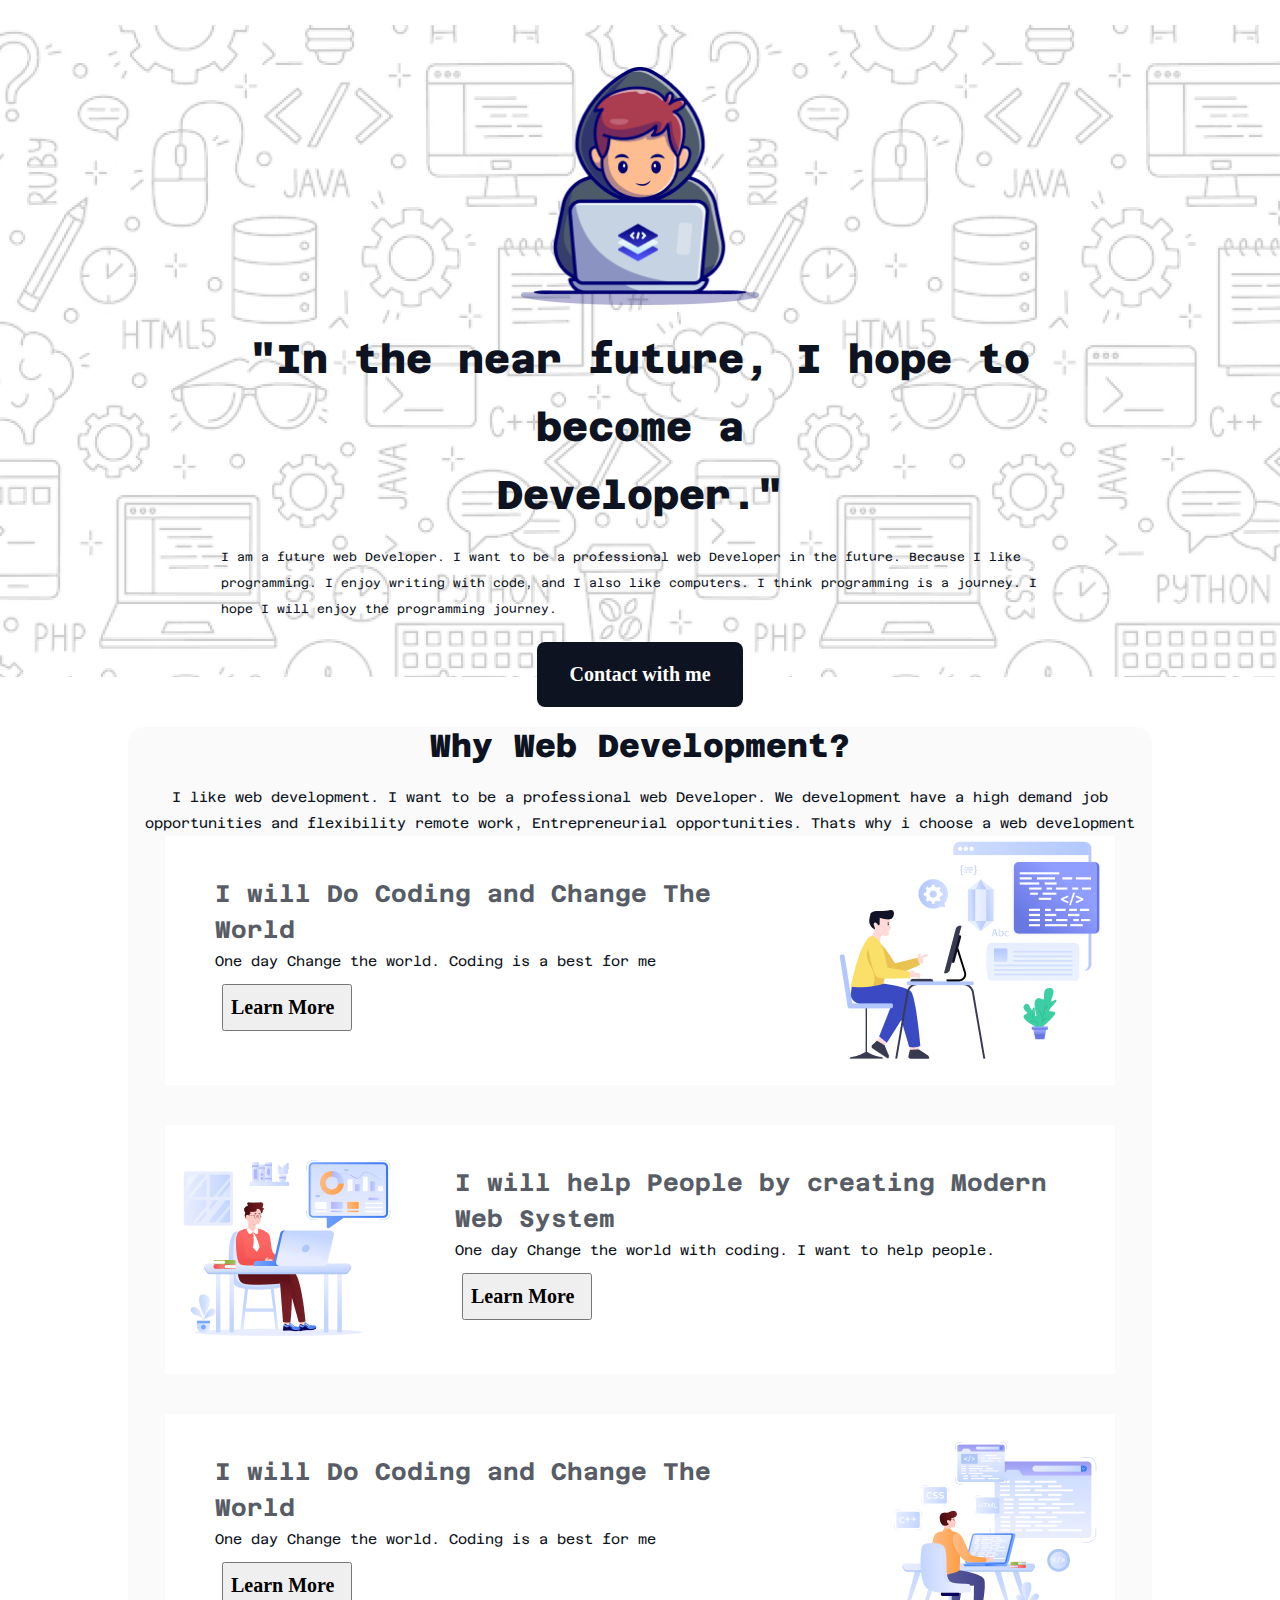
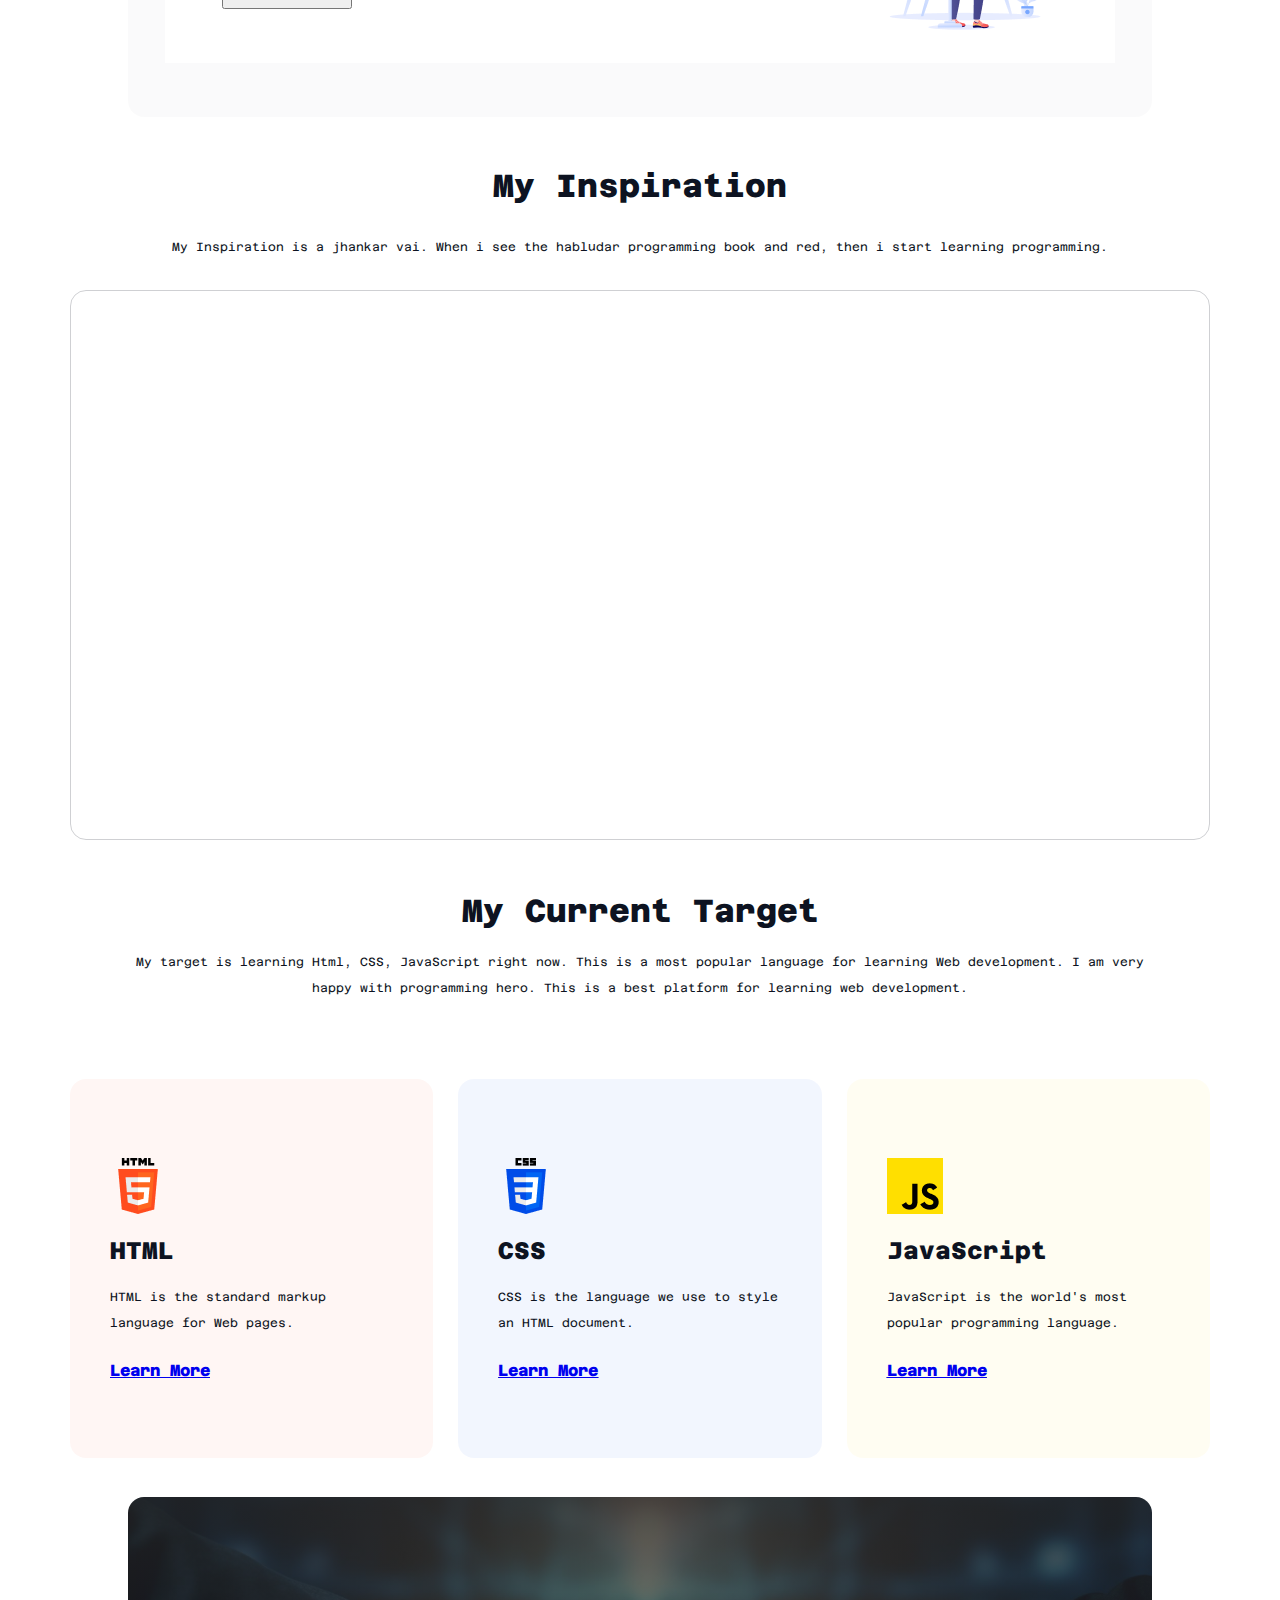
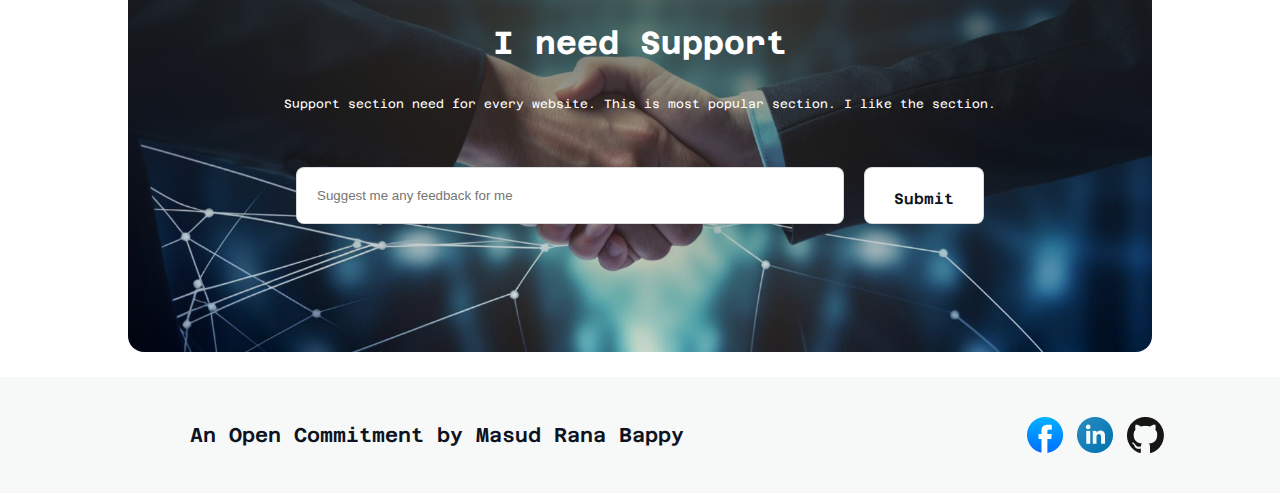
==== commit daf1c9dd: "footer section complete" ====
--- a/indext.html
+++ b/indext.html
@@ -125,10 +125,20 @@
                     <input class="input-submit-button" type="submit" value="Submit">
                 </div>
             </div>
-
           </section>
          <!-- support section end -->
     </main>
-    <footer></footer>
+<!-- footer section start -->
+    <footer id="website-footer">
+        <div class="footer-container">
+            <h2 class="footer-title">An Open Commitment by Masud Rana Bappy </h2>   
+            <div class="footer-img">
+            <a href="https://www.facebook.com/wpbappy/" class="img"><img src="/assets/facebook.png" alt="facebook"></a>
+            <a href="https://www.linkedin.com/in/wpbappy/" class="img"><img src="/assets/linkedin-icon 1.png" alt="linkedin"></a>
+            <a href="https://github.com/Masudrana95/" class="img"><img src="/assets/github.png" alt="facebook"></a>
+            </div> 
+        </div>
+    </footer>
+<!-- footer section end -->
 </body>
 </html>--- a/style/style.css
+++ b/style/style.css
@@ -381,7 +381,7 @@
 }
 .form-container{
     position: static;
-    width: 548px;
+    width: 730px;
     height: 57px;
     display: flex;
     flex-direction: row;
@@ -418,7 +418,42 @@
     letter-spacing: 0%;
     text-align: center;
 }
-
-
-
-
+/* website-footer style */
+#website-footer{
+    position: absolute;
+    width: 100%;
+  
+    background: rgba(13, 19, 33, 0.03);
+
+}
+.footer-container{
+    width: 89%;
+    height: 36px;
+    display: flex;
+    flex-direction: row;
+    justify-content: space-between;
+    align-items: center;
+    padding: 40px;
+    text-align: center;
+}
+.footer-container .footer-title{
+    color: rgb(13, 19, 33);
+    font-family: Azeret Mono;
+    font-size: 20px;
+    font-weight: 600;
+    line-height: 23px;
+    letter-spacing: 0%;
+    text-align: center;
+    margin-left: 150px;
+}
+.footer-img{
+    width: 157.01px;
+    height: 36px;
+}
+.footer-img .img{
+    padding-right: 10px;
+}
+
+
+
+
